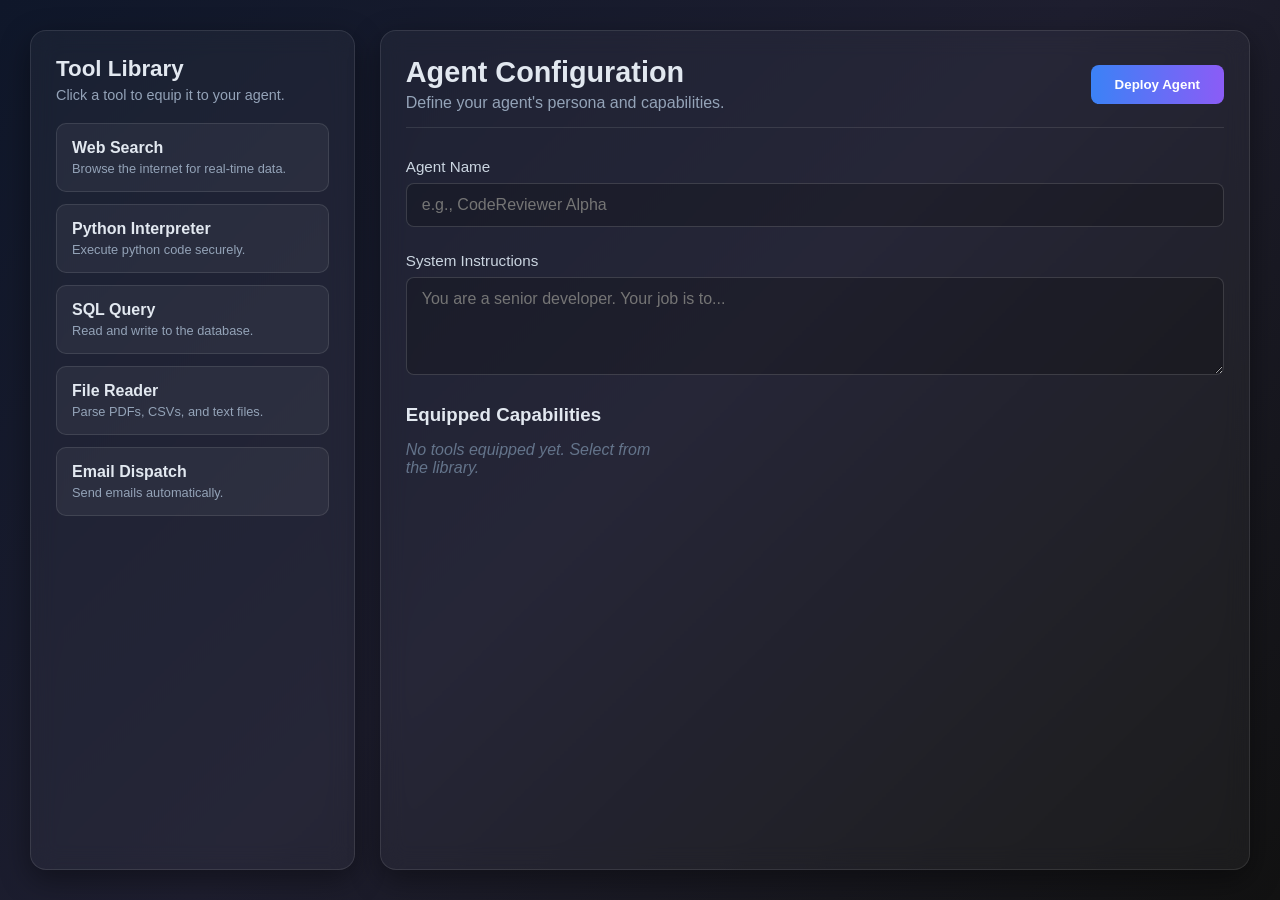
==== agent-builder/agent-builder-index.html @ b4ecd30f "Rename index.html to agent-builder-index.html" ====
<!DOCTYPE html>
<html lang="en">
<head>
    <meta charset="UTF-8">
    <meta name="viewport" content="width=device-width, initial-scale=1.0">
    <title>AI Agent Builder</title>
    <link rel="stylesheet" href="style.css">
</head>
<body>
    <div class="layout">
        <!-- Sidebar for Tools/Skills -->
        <aside class="glass-panel sidebar">
            <h2>Tool Library</h2>
            <p>Click a tool to equip it to your agent.</p>
            <div class="tool-list" id="tool-list">
                <!-- Tools injected via JS -->
            </div>
        </aside>

        <!-- Main Configuration Canvas -->
        <main class="glass-panel canvas">
            <header class="canvas-header">
                <div>
                    <h2>Agent Configuration</h2>
                    <p>Define your agent's persona and capabilities.</p>
                </div>
                <button class="btn-deploy" id="deploy-btn">Deploy Agent</button>
            </header>

            <div class="config-section">
                <div class="input-group">
                    <label for="agent-name">Agent Name</label>
                    <input type="text" id="agent-name" placeholder="e.g., CodeReviewer Alpha">
                </div>
                
                <div class="input-group">
                    <label for="system-prompt">System Instructions</label>
                    <textarea id="system-prompt" rows="4" placeholder="You are a senior developer. Your job is to..."></textarea>
                </div>
            </div>

            <div class="equipped-section">
                <h3>Equipped Capabilities</h3>
                <div class="equipped-grid" id="equipped-tools">
                    <p class="empty-state" id="empty-state">No tools equipped yet. Select from the library.</p>
                </div>
            </div>
        </main>
    </div>
    <script src="script.js"></script>
</body>
</html>
---- agent-builder/style.css ----
* {
    margin: 0;
    padding: 0;
    box-sizing: border-box;
    font-family: 'Segoe UI', Tahoma, Geneva, Verdana, sans-serif;
}

body {
    background: linear-gradient(135deg, #0f172a, #1e1e2f, #121212);
    color: #e2e8f0;
    min-height: 100vh;
    padding: 30px;
    display: flex;
    justify-content: center;
}

.layout {
    display: flex;
    gap: 25px;
    width: 100%;
    max-width: 1300px;
    height: calc(100vh - 60px);
}

.glass-panel {
    background: rgba(255, 255, 255, 0.04);
    backdrop-filter: blur(12px);
    -webkit-backdrop-filter: blur(12px);
    border: 1px solid rgba(255, 255, 255, 0.1);
    border-radius: 16px;
    padding: 25px;
    box-shadow: 0 10px 30px rgba(0, 0, 0, 0.4);
}

.sidebar {
    flex: 1;
    min-width: 300px;
    max-width: 350px;
    display: flex;
    flex-direction: column;
    overflow-y: auto;
}

.sidebar h2 { font-size: 1.4rem; font-weight: 600; margin-bottom: 5px; }
.sidebar p { font-size: 0.9rem; color: #94a3b8; margin-bottom: 20px; }

.canvas {
    flex: 3;
    display: flex;
    flex-direction: column;
    overflow-y: auto;
}

.canvas-header {
    display: flex;
    justify-content: space-between;
    align-items: center;
    margin-bottom: 30px;
    padding-bottom: 15px;
    border-bottom: 1px solid rgba(255, 255, 255, 0.1);
}

.canvas-header h2 { font-size: 1.8rem; font-weight: 600; }
.canvas-header p { color: #94a3b8; margin-top: 5px; }

.btn-deploy {
    background: linear-gradient(90deg, #3b82f6, #8b5cf6);
    color: white;
    border: none;
    padding: 12px 24px;
    border-radius: 8px;
    font-weight: 600;
    cursor: pointer;
    transition: transform 0.2s, box-shadow 0.2s;
}

.btn-deploy:hover {
    transform: translateY(-2px);
    box-shadow: 0 5px 15px rgba(139, 92, 246, 0.4);
}

.input-group {
    margin-bottom: 25px;
}

.input-group label {
    display: block;
    margin-bottom: 8px;
    font-size: 0.95rem;
    font-weight: 500;
    color: #cbd5e1;
}

input[type="text"], textarea {
    width: 100%;
    background: rgba(0, 0, 0, 0.2);
    border: 1px solid rgba(255, 255, 255, 0.15);
    color: white;
    padding: 12px 15px;
    border-radius: 8px;
    font-size: 1rem;
    transition: border 0.3s;
    outline: none;
}

input[type="text"]:focus, textarea:focus {
    border-color: #8b5cf6;
    background: rgba(0, 0, 0, 0.4);
}

.tool-card {
    background: rgba(255, 255, 255, 0.05);
    border: 1px solid rgba(255, 255, 255, 0.1);
    border-radius: 10px;
    padding: 15px;
    margin-bottom: 12px;
    cursor: pointer;
    transition: all 0.2s ease;
}

.tool-card:hover {
    background: rgba(255, 255, 255, 0.1);
    border-color: #3b82f6;
}

.tool-name { font-weight: 600; font-size: 1rem; margin-bottom: 4px; }
.tool-desc { font-size: 0.8rem; color: #94a3b8; }

.equipped-grid {
    display: grid;
    grid-template-columns: repeat(auto-fill, minmax(200px, 1fr));
    gap: 15px;
    margin-top: 15px;
}

.equipped-item {
    background: rgba(59, 130, 246, 0.15);
    border: 1px solid rgba(59, 130, 246, 0.4);
    padding: 12px;
    border-radius: 8px;
    display: flex;
    justify-content: space-between;
    align-items: center;
    font-size: 0.9rem;
}

.remove-btn {
    background: none;
    border: none;
    color: #ef4444;
    cursor: pointer;
    font-weight: bold;
}

.empty-state { color: #64748b; font-style: italic; }
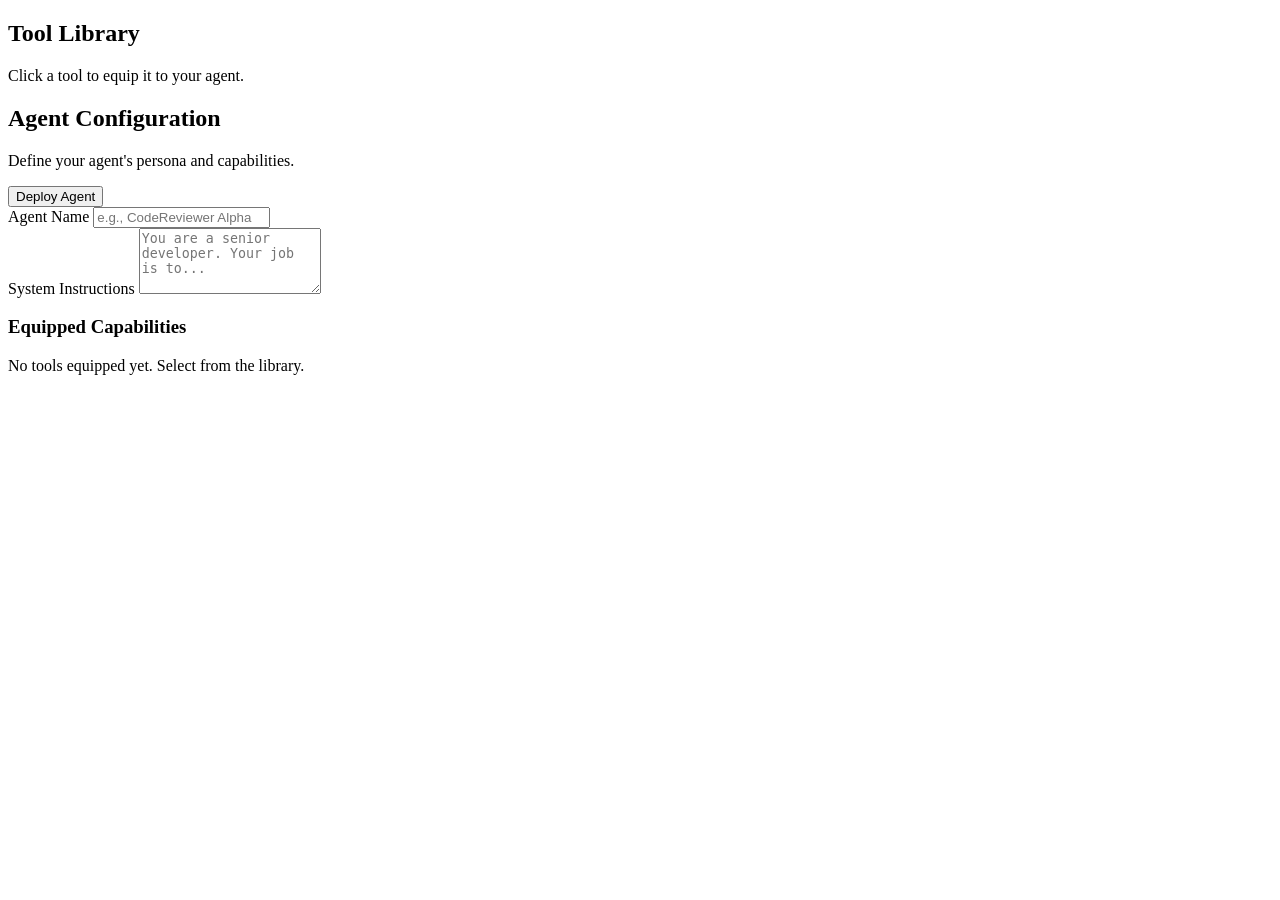
==== commit b42c9a23: "Update stylesheet and script references in HTML" ====
--- a/agent-builder/agent-builder-index.html
+++ b/agent-builder/agent-builder-index.html
@@ -4,7 +4,7 @@
     <meta charset="UTF-8">
     <meta name="viewport" content="width=device-width, initial-scale=1.0">
     <title>AI Agent Builder</title>
-    <link rel="stylesheet" href="style.css">
+    <link rel="stylesheet" href="agent-builder-style.css">
 </head>
 <body>
     <div class="layout">
@@ -47,6 +47,6 @@
             </div>
         </main>
     </div>
-    <script src="script.js"></script>
+    <script src="agent-builder-script.js"></script>
 </body>
 </html>
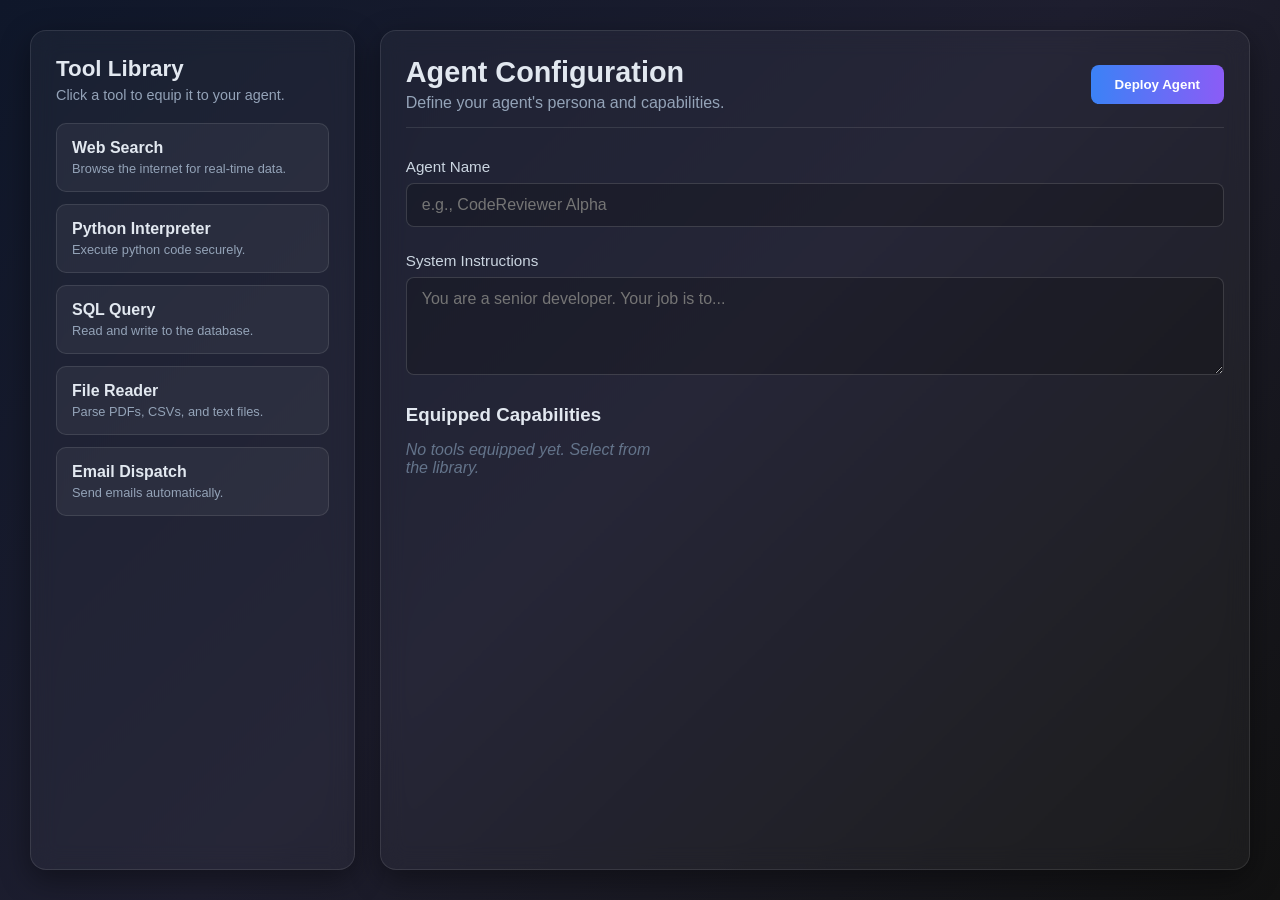
==== commit 4d2ffae4: "Rename index.html to agent-builder-index.html" ====
--- a/agent-builder/agent-builder-index.html
+++ b/agent-builder/agent-builder-index.html
@@ -4,7 +4,7 @@
     <meta charset="UTF-8">
     <meta name="viewport" content="width=device-width, initial-scale=1.0">
     <title>AI Agent Builder</title>
-    <link rel="stylesheet" href="agent-builder-style.css">
+    <link rel="stylesheet" href="style.css">
 </head>
 <body>
     <div class="layout">
@@ -47,6 +47,6 @@
             </div>
         </main>
     </div>
-    <script src="agent-builder-script.js"></script>
+    <script src="script.js"></script>
 </body>
 </html>
--- a/agent-builder/style.css
+++ b/agent-builder/style.css
@@ -0,0 +1,155 @@
+* {
+    margin: 0;
+    padding: 0;
+    box-sizing: border-box;
+    font-family: 'Segoe UI', Tahoma, Geneva, Verdana, sans-serif;
+}
+
+body {
+    background: linear-gradient(135deg, #0f172a, #1e1e2f, #121212);
+    color: #e2e8f0;
+    min-height: 100vh;
+    padding: 30px;
+    display: flex;
+    justify-content: center;
+}
+
+.layout {
+    display: flex;
+    gap: 25px;
+    width: 100%;
+    max-width: 1300px;
+    height: calc(100vh - 60px);
+}
+
+.glass-panel {
+    background: rgba(255, 255, 255, 0.04);
+    backdrop-filter: blur(12px);
+    -webkit-backdrop-filter: blur(12px);
+    border: 1px solid rgba(255, 255, 255, 0.1);
+    border-radius: 16px;
+    padding: 25px;
+    box-shadow: 0 10px 30px rgba(0, 0, 0, 0.4);
+}
+
+.sidebar {
+    flex: 1;
+    min-width: 300px;
+    max-width: 350px;
+    display: flex;
+    flex-direction: column;
+    overflow-y: auto;
+}
+
+.sidebar h2 { font-size: 1.4rem; font-weight: 600; margin-bottom: 5px; }
+.sidebar p { font-size: 0.9rem; color: #94a3b8; margin-bottom: 20px; }
+
+.canvas {
+    flex: 3;
+    display: flex;
+    flex-direction: column;
+    overflow-y: auto;
+}
+
+.canvas-header {
+    display: flex;
+    justify-content: space-between;
+    align-items: center;
+    margin-bottom: 30px;
+    padding-bottom: 15px;
+    border-bottom: 1px solid rgba(255, 255, 255, 0.1);
+}
+
+.canvas-header h2 { font-size: 1.8rem; font-weight: 600; }
+.canvas-header p { color: #94a3b8; margin-top: 5px; }
+
+.btn-deploy {
+    background: linear-gradient(90deg, #3b82f6, #8b5cf6);
+    color: white;
+    border: none;
+    padding: 12px 24px;
+    border-radius: 8px;
+    font-weight: 600;
+    cursor: pointer;
+    transition: transform 0.2s, box-shadow 0.2s;
+}
+
+.btn-deploy:hover {
+    transform: translateY(-2px);
+    box-shadow: 0 5px 15px rgba(139, 92, 246, 0.4);
+}
+
+.input-group {
+    margin-bottom: 25px;
+}
+
+.input-group label {
+    display: block;
+    margin-bottom: 8px;
+    font-size: 0.95rem;
+    font-weight: 500;
+    color: #cbd5e1;
+}
+
+input[type="text"], textarea {
+    width: 100%;
+    background: rgba(0, 0, 0, 0.2);
+    border: 1px solid rgba(255, 255, 255, 0.15);
+    color: white;
+    padding: 12px 15px;
+    border-radius: 8px;
+    font-size: 1rem;
+    transition: border 0.3s;
+    outline: none;
+}
+
+input[type="text"]:focus, textarea:focus {
+    border-color: #8b5cf6;
+    background: rgba(0, 0, 0, 0.4);
+}
+
+.tool-card {
+    background: rgba(255, 255, 255, 0.05);
+    border: 1px solid rgba(255, 255, 255, 0.1);
+    border-radius: 10px;
+    padding: 15px;
+    margin-bottom: 12px;
+    cursor: pointer;
+    transition: all 0.2s ease;
+}
+
+.tool-card:hover {
+    background: rgba(255, 255, 255, 0.1);
+    border-color: #3b82f6;
+}
+
+.tool-name { font-weight: 600; font-size: 1rem; margin-bottom: 4px; }
+.tool-desc { font-size: 0.8rem; color: #94a3b8; }
+
+.equipped-grid {
+    display: grid;
+    grid-template-columns: repeat(auto-fill, minmax(200px, 1fr));
+    gap: 15px;
+    margin-top: 15px;
+}
+
+.equipped-item {
+    background: rgba(59, 130, 246, 0.15);
+    border: 1px solid rgba(59, 130, 246, 0.4);
+    padding: 12px;
+    border-radius: 8px;
+    display: flex;
+    justify-content: space-between;
+    align-items: center;
+    font-size: 0.9rem;
+}
+
+.remove-btn {
+    background: none;
+    border: none;
+    color: #ef4444;
+    cursor: pointer;
+    font-weight: bold;
+}
+
+.empty-state { color: #64748b; font-style: italic; }
